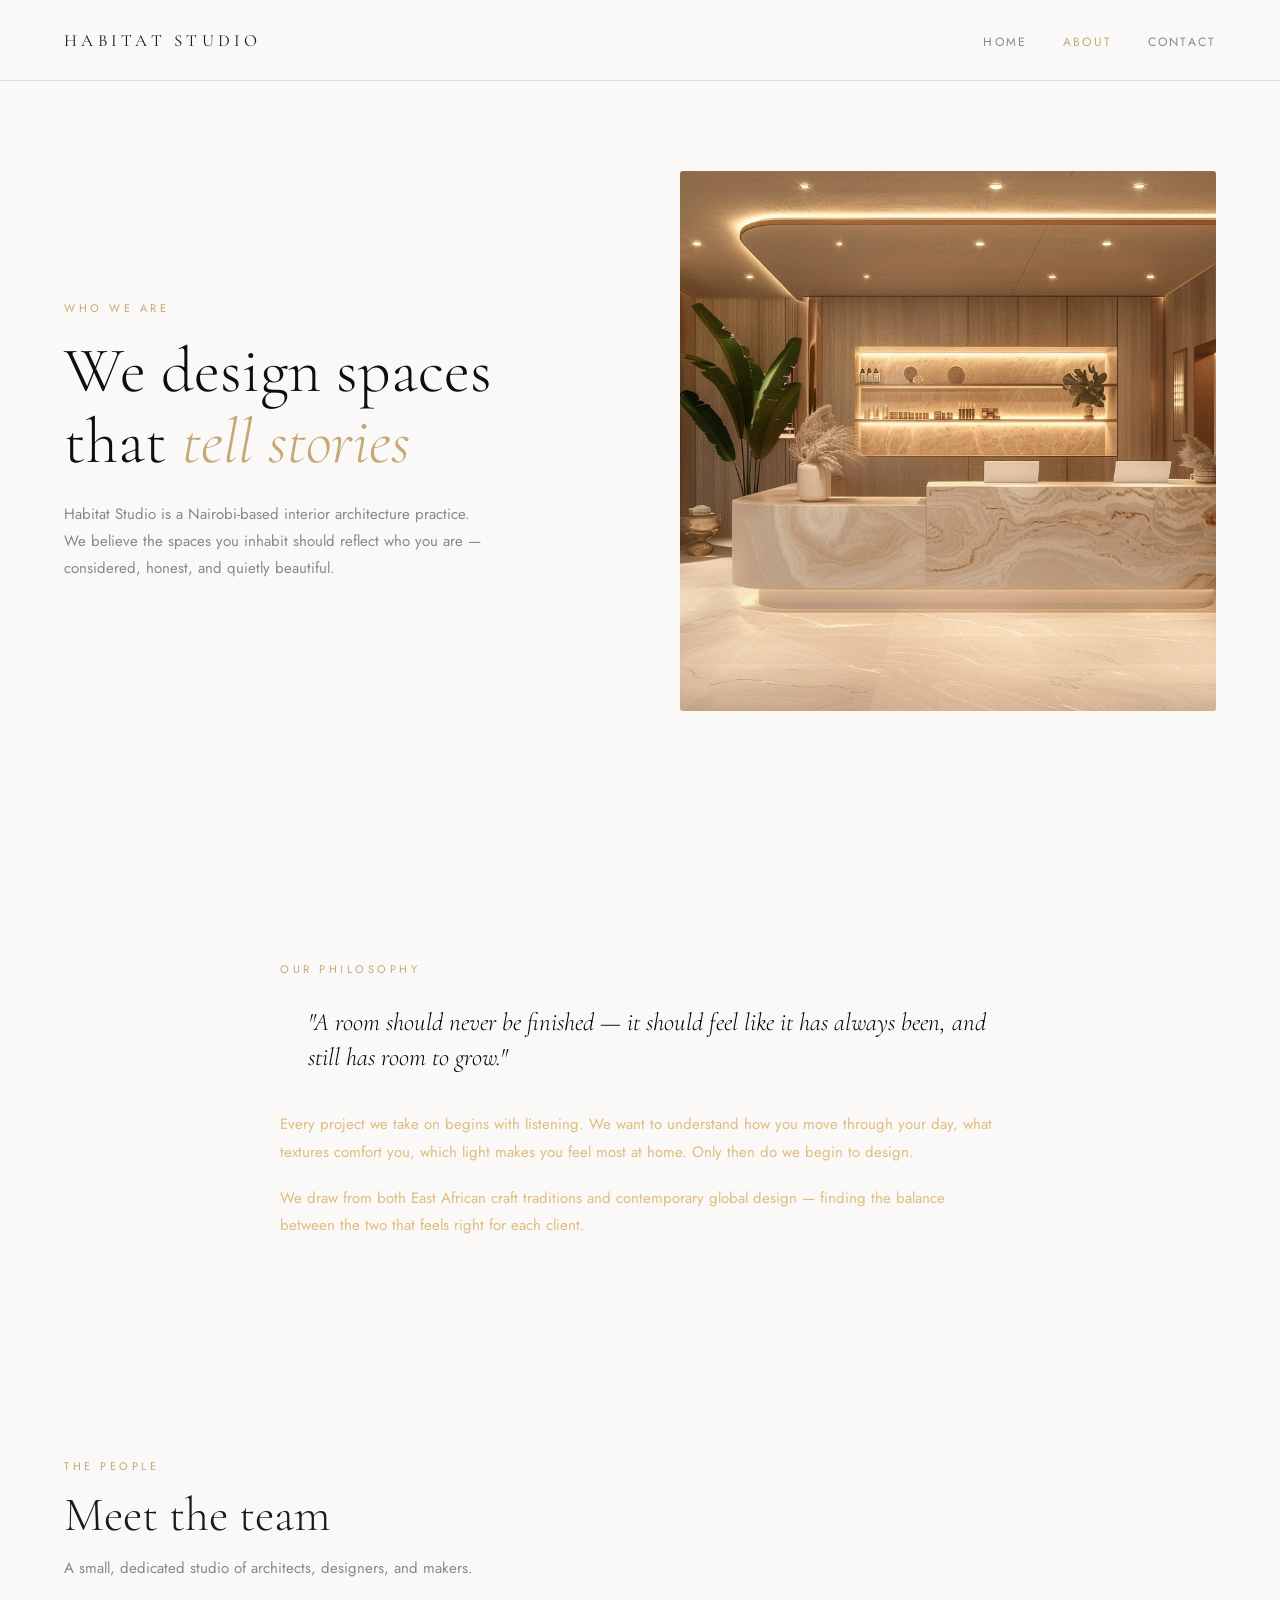
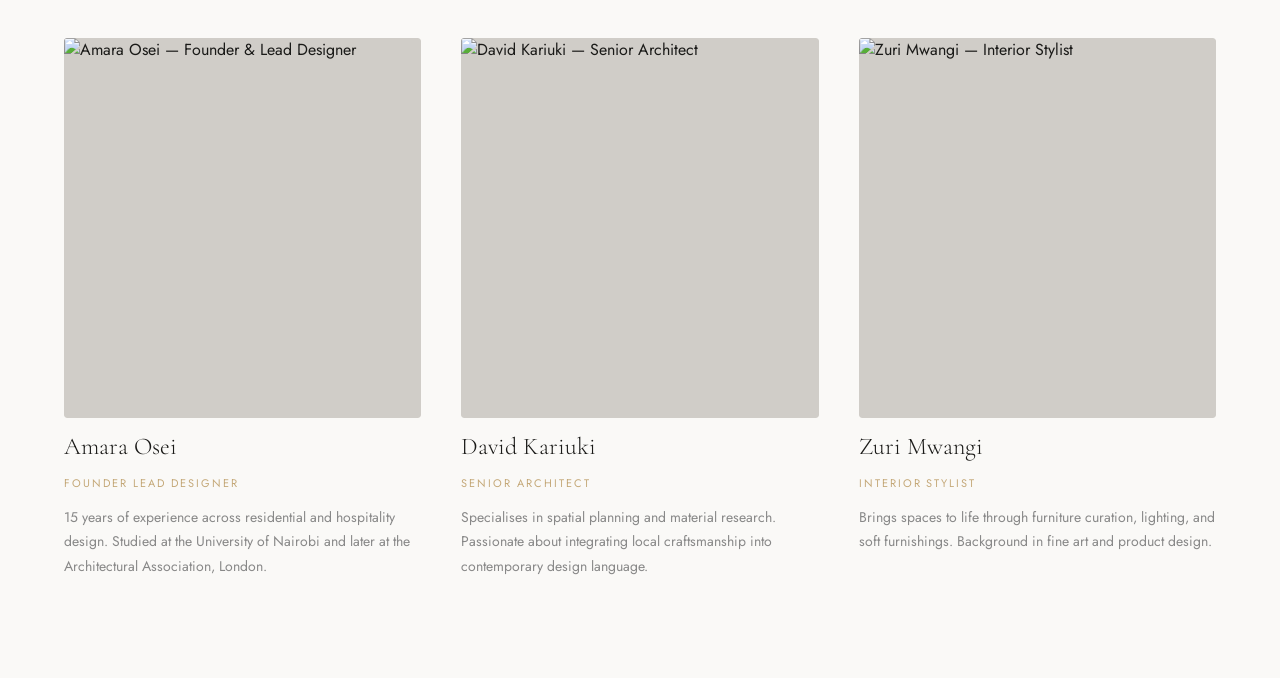
==== about.html @ 0bdf6c97 "add about page, index page, and styles; include images for design" ====
<!DOCTYPE html>
<html lang="en">
<head>
    <meta charset="UTF-8">
    <meta name="viewport" content="width=device-width, initial-scale=1.0">
    <title>About — Habitat Studio</title>
    <link rel="stylesheet" href="styles.css" />
    <link rel="stylesheet" href="about.css" />
</head>
<body>
       <!-- ── NAVIGATION ── -->
    <nav class="nav nav-light">
        <div class="logo"><a href="index.html">Habitat Studio</a></div>
        <ul class="nav-links">
            <li><a href="./index.html">Home</a></li>
            <li><a href="about.html" class="active">About</a></li>
            <li><a href="./contact.html">Contact</a></li>
        </ul>
    </nav>

    <!-- ── PAGE HERO ── -->
    <section class="about-hero">
        <div class="about-hero-text">
            <p class="eyebrow-dark">Who We Are</p>
            <h1>We design spaces<br>that <em>tell stories</em></h1>
            <p class="about-hero-sub">Habitat Studio is a Nairobi-based interior architecture practice. We believe the spaces you inhabit should reflect who you are — considered, honest, and quietly beautiful.</p>
        </div>
        <div class="about-hero-image">
            <img src="./interior-house.png" alt="Habitat Studio interior project" />
        </div>
    </section>

      <!-- ── PHILOSOPHY ── -->
    <section class="philosophy">
        <div class="philosophy-inner">
            <p class="eyebrow-dark">Our Philosophy</p>
            <blockquote>
                "A room should never be finished — it should feel like it has always been, and still has room to grow."
            </blockquote>
            <p class="philosophy-body">Every project we take on begins with listening. We want to understand how you move through your day, what textures comfort you, which light makes you feel most at home. Only then do we begin to design.</p>
            <p class="philosophy-body">We draw from both East African craft traditions and contemporary global design — finding the balance between the two that feels right for each client.</p>
    </section>
     <!-- ── TEAM ── -->
    <section class="team-section">
        <div class="section-header">
            <p class="eyebrow-dark">The People</p>
            <h2>Meet the team</h2>
            <p class="section-sub">A small, dedicated studio of architects, designers, and makers.</p>
        </div>

        <div class="team-grid">
            <div class="team-card">
                <div class="team-photo">
                    <img src="./team1.jpg" alt="Amara Osei — Founder & Lead Designer" />
                </div>
                <h3>Amara Osei</h3>
                <span class="team-role">Founder Lead Designer</span>
                <p>15 years of experience across residential and hospitality design. Studied at the University of Nairobi and later at the Architectural Association, London.</p>
            </div>
            <div class="team-card">
                <div class="team-photo">
                    <img src="./team2.jpg" alt="David Kariuki — Senior Architect" />
                </div>
                <h3>David Kariuki</h3>
                <span class="team-role">Senior Architect</span>
                <p>Specialises in spatial planning and material research. Passionate about integrating local craftsmanship into contemporary design language.</p>
            </div>
            <div class="team-card">
                <div class="team-photo">
                    <img src="./team3.jpg" alt="Zuri Mwangi — Interior Stylist" />
                </div>
                <h3>Zuri Mwangi</h3>
                <span class="team-role">Interior Stylist</span>
                <p>Brings spaces to life through furniture curation, lighting, and soft furnishings. Background in fine art and product design.</p>
            </div>
        </div>
    </section>


    
</body>
</html>
---- styles.css ----
@import url('https://fonts.googleapis.com/css2?family=Cormorant+Garamond:ital,wght@0,300;1,300&family=Jost:wght@300;400;500&display=swap');

body{
    margin: 0;
    padding: 0;
}
.hero {
  position: relative;
  height: 100vh;
  background: #1a1a18;
  overflow: hidden;
  display: flex;
  flex-direction: column;
  justify-content: center;
  font-family: 'Jost', sans-serif;
  background: url(./house.jpg) center / cover no-repeat;
}

/* Subtle grid overlay */
.hero::before {
  content: '';
  position: absolute;
  inset: 0;
  background-image:url(./—Pngtree—modern\ house\ in\ dubai\ a_5579958.jpg)
  background-size: 60px 60px;
}

/* Gold glow top-right */
.hero::after {
  content: '';
  position: absolute;
  top: 0; right: 0;
  width: 400px; height: 400px;
  background: radial-gradient(circle at top right, rgba(196,168,120,0.15), transparent 65%);
  pointer-events: none;
}

.nav {
  position: absolute;
  top: 0; left: 0; right: 0;
  display: flex;
  align-items: center;
  justify-content: space-between;
  padding: 28px 64px;
  z-index: 10;
}

.logo {
  font-family: 'Cormorant Garamond', serif;
  font-size: 20px;
  letter-spacing: 0.25em;
  text-transform: uppercase;
  color: rgb(152, 103, 13)
}

.nav-links {
  list-style: none;
  display: flex;
  gap: 36px;
  margin: 0; padding: 0;
}

.nav-links a {
  font-size: 12px;
  letter-spacing: 0.18em;
  text-transform: uppercase;
  color: rgb(222, 150, 17);
  text-decoration: none;
  transition: color 0.2s;
}

.nav-links a:hover { color: black; }

.hero-body {
  position: relative;
  padding: 0 64px;
  z-index: 2;
}

.eyebrow {
  font-size: 11px;
  letter-spacing: 0.3em;
  text-transform: uppercase;
  color: orange;
  margin: 0 0 20px;
}

h1 {
  font-family: 'Cormorant Garamond', serif;
  font-size: clamp(48px, 6vw, 72px);
  font-weight: 300;
  line-height: 1.05;
  color: #e8e0d0;
  margin: 0 0 16px;
  max-width: 600px;
}

h1 em { font-style: italic; color: #c4a878; }

.subtitle {
  font-size: 15px;
  color: white;
  max-width: 400px;
  line-height: 1.7;
  margin: 0 0 36px;
  font-weight: 300;
  letter-spacing: 0.04em;
}

.cta-row { display: flex; gap: 14px; align-items: center; }

.btn-primary {
  background: #c4a878;
  color: #1a1a18;
  padding: 13px 28px;
  font-family: 'Jost', sans-serif;
  font-size: 12px;
  letter-spacing: 0.15em;
  text-transform: uppercase;
  font-weight: 500;
  text-decoration: none;
  border-radius: 2px;
  transition: background 0.2s;
}

.btn-primary:hover { background: #d4b888; }

.btn-ghost {
  border: 0.5px solid rgba(232,224,208,0.25);
  color: rgba(232,224,208,0.6);
  padding: 13px 28px;
  font-family: 'Jost', sans-serif;
  font-size: 12px;
  letter-spacing: 0.15em;
  text-transform: uppercase;
  text-decoration: none;
  border-radius: 2px;
  transition: all 0.2s;
}

.btn-ghost:hover { border-color: rgba(196,168,120,0.5); color: #c4a878; }

.hero-footer {
  position: absolute;
  bottom: 32px; left: 64px; right: 64px;
  display: flex;
  justify-content: space-between;
  align-items: flex-end;
  z-index: 2;
}

.scroll-hint {
  font-size: 11px;
  letter-spacing: 0.2em;
  text-transform: uppercase;
  color: white;
  font-family: italic;
  

}

.stat { text-align: right; }

.stat-num {
  display: block;
  font-family: 'Cormorant Garamond', serif;
  font-size: 32px;
  font-weight: 300;
  color: #c4a878;
  line-height: 1;
}

.stat-label {
  display: block;
  font-size: 10px;
  letter-spacing: 0.15em;
  text-transform: uppercase;
  color: whitesmoke;
  margin-top: 4px;
}

/* Responsive */
@media (max-width: 768px) {
  .nav, .hero-body, .hero-footer { padding-left: 28px; padding-right: 28px; }
  .nav-links { gap: 20px; }
  h1 { font-size: 42px; }
}
/* ── SHARED ── */
.eyebrow-dark {
    font-size: 11px;
    letter-spacing: 0.32em;
    text-transform: uppercase;
    color: #c4a878;
    margin-bottom: 12px;
}

.eyebrow-light {
    font-size: 11px;
    letter-spacing: 0.32em;
    text-transform: uppercase;
    color: #c4a878;
    margin-bottom: 12px;
}


/* ── WORK SECTION ── */
.work-section {
    padding: 100px 64px;
    background: #faf9f7;
}

.section-header {
    margin-bottom: 56px;
}
---- about.css ----
@import url('https://fonts.googleapis.com/css2?family=Cormorant+Garamond:ital,wght@0,300;1,300&family=Jost:wght@300;400;500&display=swap');

* {
    box-sizing: border-box;
    margin: 0;
    padding: 0;
}

body {
    font-family: 'Jost', sans-serif;
    background: #faf9f7;
    color: #1a1a18;
}

/* ── NAV (light version for interior pages) ── */
.nav {
    display: flex;
    align-items: center;
    justify-content: space-between;
    padding: 28px 64px;
    background: #faf9f7;
    border-bottom: 0.5px solid #e0ddd8;
    position: sticky;
    top: 0;
    z-index: 100;
}

.nav .logo a {
    font-family: 'Cormorant Garamond', serif;
    font-size: 17px;
    letter-spacing: 0.25em;
    text-transform: uppercase;
    color: #1a1a18;
    text-decoration: none;
}

.nav-links {
    list-style: none;
    display: flex;
    gap: 36px;
}

.nav-links a {
    font-size: 12px;
    letter-spacing: 0.18em;
    text-transform: uppercase;
    color: #888;
    text-decoration: none;
    transition: color 0.2s;
}

.nav-links a:hover,
.nav-links a.active {
    color: #c4a878;
}

/* ── ABOUT HERO ── */
.about-hero {
    display: grid;
    grid-template-columns: 1fr 1fr;
    min-height: 80vh;
    align-items: center;
    padding: 80px 64px;
    gap: 80px;
}

.about-hero-text .eyebrow-dark {
    font-size: 11px;
    letter-spacing: 0.32em;
    text-transform: uppercase;
    color: #c4a878;
    margin-bottom: 20px;
    display: block;
}

.about-hero-text h1 {
    font-family: 'Cormorant Garamond', serif;
    font-size: clamp(40px, 5vw, 64px);
    font-weight: 300;
    line-height: 1.1;
    color :#0f0e0c;
    margin-bottom: 24px;
}

.about-hero-text h1 em {
    font-style: italic;
    color: #c4a878;
}

.about-hero-sub {
    font-size: 15px;
    color: #888;
    line-height: 1.8;
    max-width: 420px;
}

.about-hero-image {
    position: relative;
}

.about-hero-image img {
    width: 100%;
    height: 540px;
    object-fit: cover;
    display: block;
    border-radius: 3px;
    background: #d0cdc8;
}


/* ── PHILOSOPHY ── */
.philosophy {
    /* background:gray; */
    padding: 100px 64px;
    margin-top: 60px;
}

.philosophy-inner {
    max-width: 720px;
    margin: 0 auto;
}

.philosophy-inner .eyebrow-dark {
    font-size: 11px;
    letter-spacing: 0.32em;
    text-transform: uppercase;
    color: #c4a878;
    margin-bottom: 28px;
    display: block;
}

blockquote {
    font-family: 'Cormorant Garamond', serif;
    font-size: 25px;
    font-weight: 300;
    font-style: italic;
    color: black;
    line-height: 1.4;
    border-left: 2px ;
    padding-left: 28px;
    margin-bottom: 36px;
}

.philosophy-body {
    font-size: 15px;
    color: rgb(222, 189, 127);
    line-height: 1.85;
    margin-bottom: 18px;
    
}



/* ── STATS ── */
.stats-section {
    display: grid;
    grid-template-columns: repeat(4, 1fr);
    border-top: 0.5px solid #e0ddd8;
    border-bottom: 0.5px solid #e0ddd8;
    background: #faf9f7;
}

.stat-item {
    padding: 56px 40px;
    border-right: 0.5px solid #e0ddd8;
    display: flex;
    flex-direction: column;
    gap: 10px;
}

.stat-item:last-child {
    border-right: none;
}

.stat-big {
    font-family: 'Cormorant Garamond', serif;
    font-size: 52px;
    font-weight: 300;
    color: #c4a878;
    line-height: 1;
}

.stat-desc {
    font-size: 13px;
    color: #888;
    line-height: 1.5;
    max-width: 140px;
}

/* ── TEAM ── */
.team-section {
    padding: 100px 64px;
    background: #faf9f7;
}

.section-header {
    margin-bottom: 56px;
}

.section-header h2 {
    font-family: 'Cormorant Garamond', serif;
    font-size: 48px;
    font-weight: 300;
    color: #1a1a18;
    margin-bottom: 12px;
}

.section-sub {
    font-size: 15px;
    color: #888;
    max-width: 420px;
    line-height: 1.7;
}

.eyebrow-dark {
    font-size: 11px;
    letter-spacing: 0.32em;
    text-transform: uppercase;
    color: #c4a878;
    margin-bottom: 12px;
    display: block;
}

.team-grid {
    display: grid;
    grid-template-columns: repeat(3, 1fr);
    gap: 40px;
}

.team-card {
    display: flex;
    flex-direction: column;
    gap: 14px;
}

.team-photo img {
    width: 100%;
    height: 380px;
    object-fit: cover;
    display: block;
    border-radius: 3px;
    background: #d0cdc8;
    transition: transform 0.4s ease;
}

.team-photo {
    overflow: hidden;
    border-radius: 3px;
}

.team-card:hover .team-photo img {
    transform: scale(1.03);
}

.team-card h3 {
    font-family: 'Cormorant Garamond', serif;
    font-size: 24px;
    font-weight: 300;
    color: #1a1a18;
}

.team-role {
    font-size: 11px;
    letter-spacing: 0.18em;
    text-transform: uppercase;
    color: #c4a878;
}

.team-card p {
    font-size: 14px;
    color: #888;
    line-height: 1.75;
}

/* ── PROCESS ── */
.process-section {
    padding: 100px 64px;
    background: #f0ede8;
}

.process-section .section-header h2 {
    font-family: 'Cormorant Garamond', serif;
    font-size: 48px;
    font-weight: 300;
    color: #1a1a18;
    margin-bottom: 48px;
}

.process-steps {
    display: grid;
    grid-template-columns: repeat(4, 1fr);
    gap: 40px;
}

.process-step {
    border-top: 1px solid #c4a878;
    padding-top: 28px;
    display: flex;
    flex-direction: column;
    gap: 14px;
}

.step-num {
    font-family: 'Cormorant Garamond', serif;
    font-size: 40px;
    font-weight: 300;
    color: #c4a878;
    line-height: 1;
}

.process-step h3 {
    font-family: 'Cormorant Garamond', serif;
    font-size: 22px;
    font-weight: 300;
    color: #1a1a18;
}

.process-step p {
    font-size: 14px;
    color: #888;
    line-height: 1.75;
}

/* ── CTA ── */
.about-cta {
    background: #1a1a18;
    padding: 100px 64px;
    text-align: center;
}

.about-cta-inner {
    max-width: 560px;
    margin: 0 auto;
    display: flex;
    flex-direction: column;
    align-items: center;
    gap: 18px;
}

.eyebrow-light {
    font-size: 11px;
    letter-spacing: 0.32em;
    text-transform: uppercase;
    color: #c4a878;
}

.about-cta h2 {
    font-family: 'Cormorant Garamond', serif;
    font-size: 48px;
    font-weight: 300;
    color: #ede5d5;
    line-height: 1.1;
}

.about-cta p {
    font-size: 15px;
    color: rgba(237,229,213,0.45);
    line-height: 1.75;
}

.btn-primary {
    background: #c4a878;
    color: #0f0e0c;
    padding: 14px 32px;
    font-family: 'Jost', sans-serif;
    font-size: 12px;
    letter-spacing: 0.15em;
    text-transform: uppercase;
    font-weight: 500;
    text-decoration: none;
    border-radius: 2px;
    margin-top: 8px;
    transition: background 0.2s;
    display: inline-block;
}

.btn-primary:hover {
    background: #d4b888;
}

/* ── FOOTER ── */
.footer {
    background: #0f0e0c;
    padding: 36px 64px;
    display: flex;
    align-items: center;
    justify-content: space-between;
}

.footer-logo {
    font-family: 'Cormorant Garamond', serif;
    font-size: 16px;
    letter-spacing: 0.25em;
    text-transform: uppercase;
    color: #ede5d5;
}

.footer p {
    font-size: 12px;
    color: rgba(237,229,213,0.3);
    letter-spacing: 0.06em;
}

.footer-links {
    display: flex;
    gap: 28px;
}

.footer-links a {
    font-size: 11px;
    letter-spacing: 0.15em;
    text-transform: uppercase;
    color: rgba(237,229,213,0.35);
    text-decoration: none;
    transition: color 0.2s;
}

.footer-links a:hover {
    color: #c4a878;
}

/* ── RESPONSIVE ── */
@media (max-width: 1024px) {
    .stats-section {
        grid-template-columns: repeat(2, 1fr);
    }

    .stat-item:nth-child(2) {
        border-right: none;
    }

    .stat-item:nth-child(3) {
        border-top: 0.5px solid #e0ddd8;
    }

    .process-steps {
        grid-template-columns: repeat(2, 1fr);
    }

    .team-grid {
        grid-template-columns: repeat(2, 1fr);
    }
}

@media (max-width: 768px) {
    .nav {
        padding: 20px 28px;
    }

    .nav-links {
        gap: 18px;
    }

    .about-hero {
        grid-template-columns: 1fr;
        padding: 48px 28px;
        gap: 48px;
        min-height: auto;
    }

    .about-hero-image img {
        height: 360px;
    }

    .about-hero-badge {
        left: 16px;
        bottom: -16px;
    }

    .philosophy {
        padding: 64px 28px;
        margin-top: 40px;
    }

    .stats-section {
        grid-template-columns: 1fr 1fr;
    }

    .team-section,
    .process-section,
    .about-cta {
        padding: 64px 28px;
    }

    .team-grid {
        grid-template-columns: 1fr;
    }

    .process-steps {
        grid-template-columns: 1fr;
    }

    .footer {
        flex-direction: column;
        gap: 16px;
        text-align: center;
        padding: 36px 28px;
    }
}
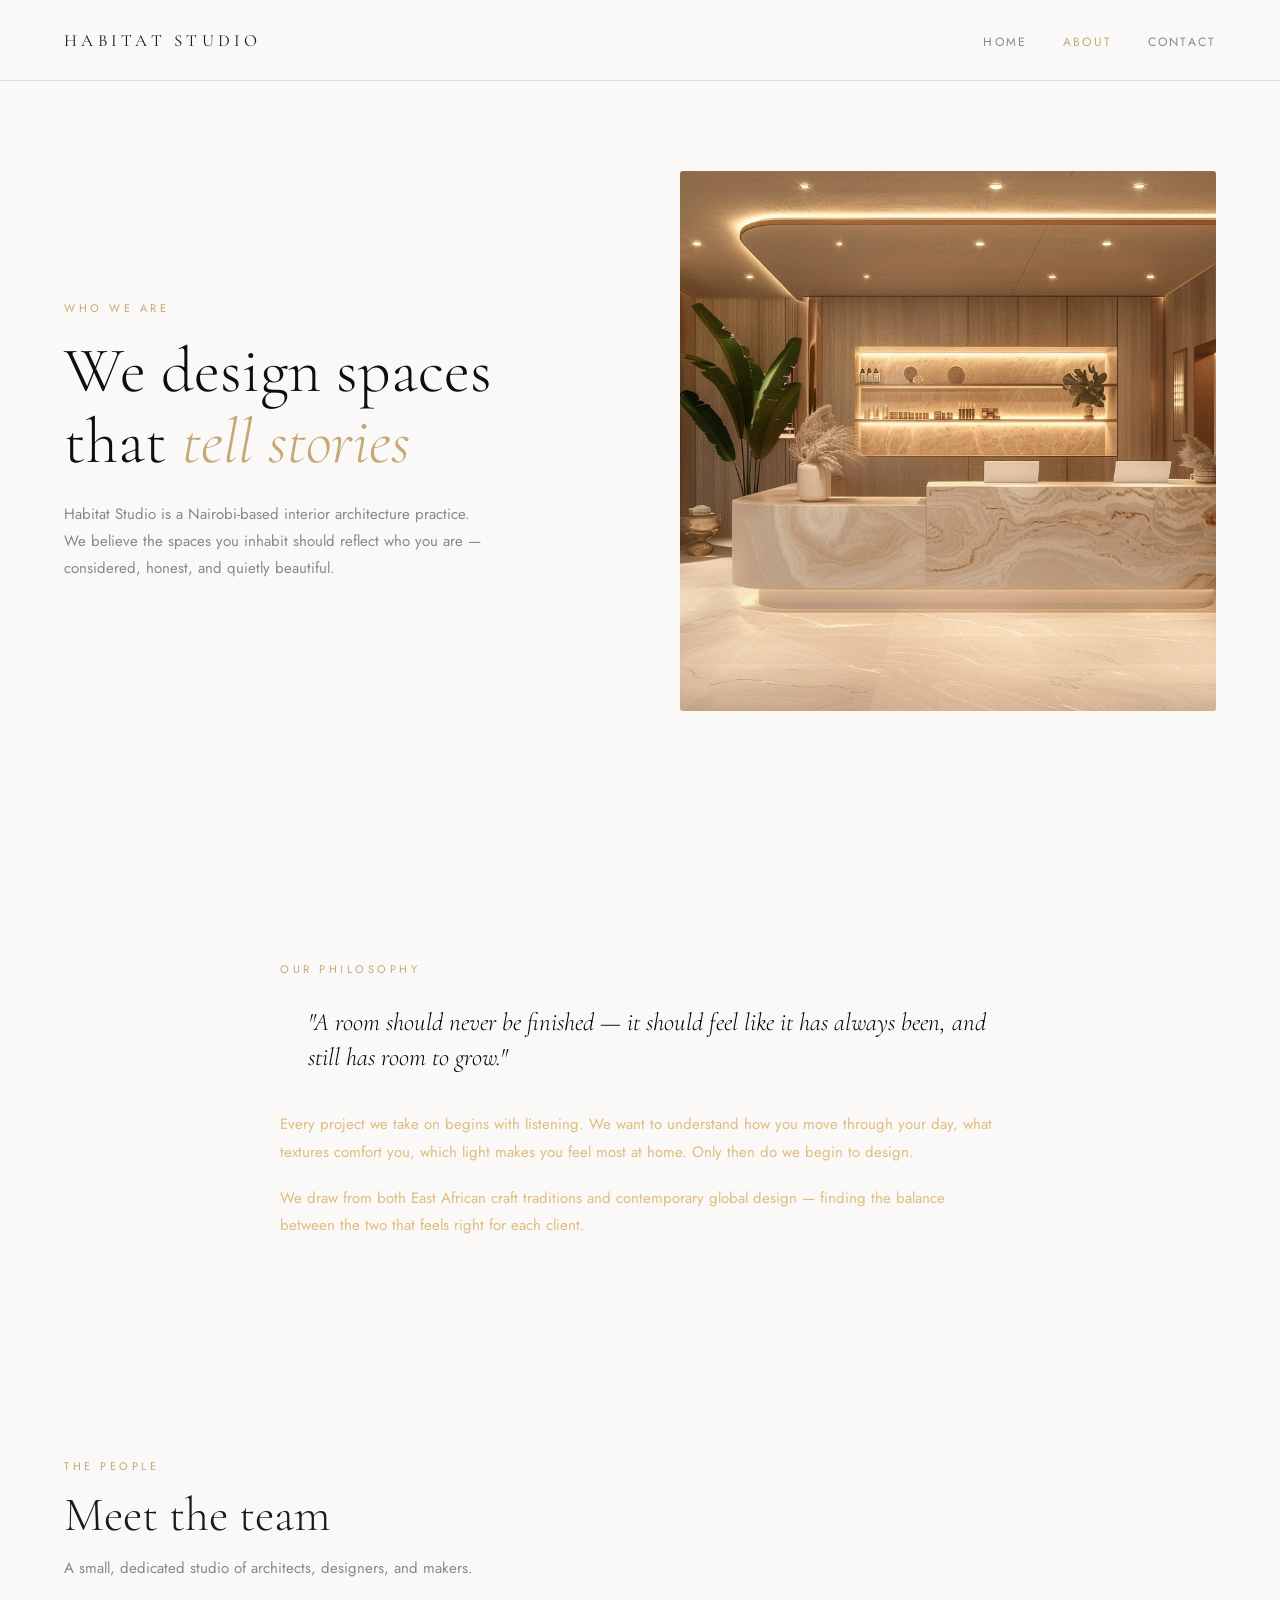
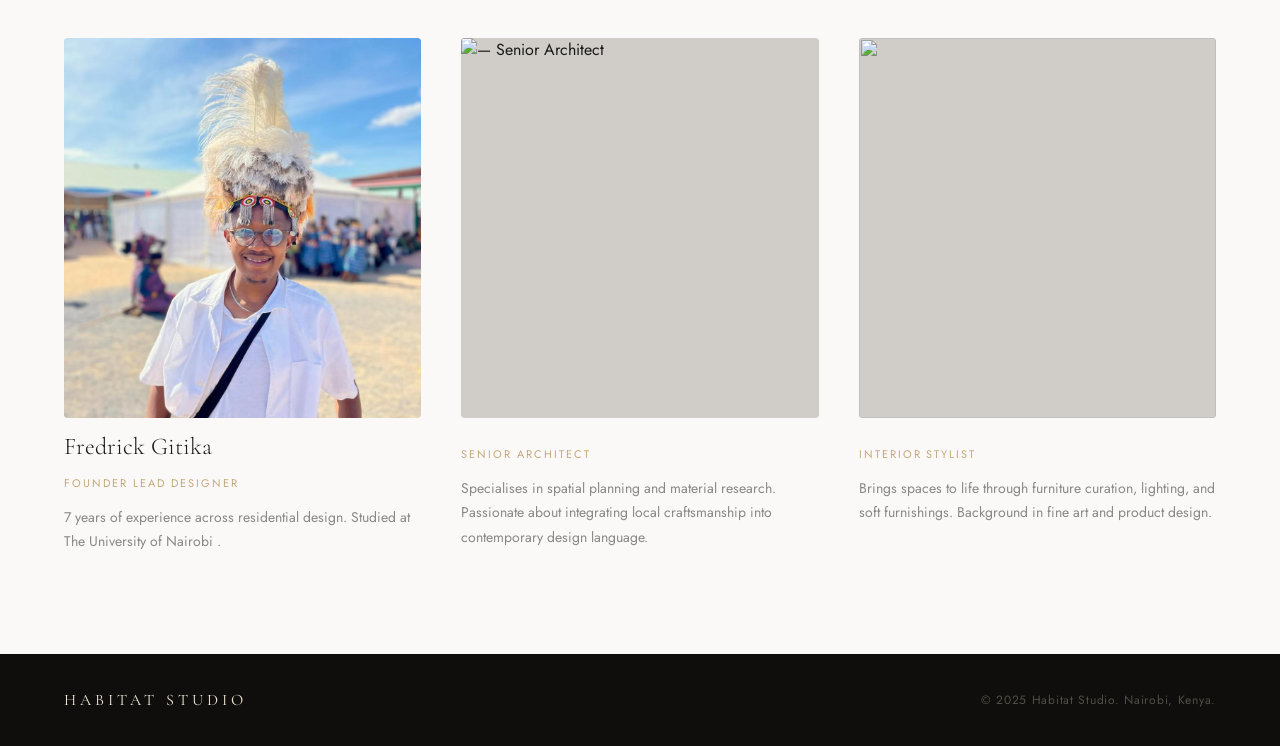
==== commit 499edbff: "Refactor code structure for improved readability and maintainability" ====
--- a/about.html
+++ b/about.html
@@ -51,31 +51,38 @@
         <div class="team-grid">
             <div class="team-card">
                 <div class="team-photo">
-                    <img src="./team1.jpg" alt="Amara Osei — Founder & Lead Designer" />
+                    <img src="./arch ndush.jpeg" alt="Architect Gitika— Founder & Lead Designer" />
                 </div>
-                <h3>Amara Osei</h3>
+                <h3>Fredrick Gitika</h3>
                 <span class="team-role">Founder Lead Designer</span>
-                <p>15 years of experience across residential and hospitality design. Studied at the University of Nairobi and later at the Architectural Association, London.</p>
+                <p>7 years of experience across residential design. Studied at The University of Nairobi .</p>
             </div>
             <div class="team-card">
                 <div class="team-photo">
-                    <img src="./team2.jpg" alt="David Kariuki — Senior Architect" />
+                    <img src="./team2.jpg" alt=" — Senior Architect" />
                 </div>
-                <h3>David Kariuki</h3>
+                <h3></h3>
                 <span class="team-role">Senior Architect</span>
                 <p>Specialises in spatial planning and material research. Passionate about integrating local craftsmanship into contemporary design language.</p>
             </div>
             <div class="team-card">
                 <div class="team-photo">
-                    <img src="./team3.jpg" alt="Zuri Mwangi — Interior Stylist" />
+                    <img src="./team3.jpg" — Interior Stylist" />
                 </div>
-                <h3>Zuri Mwangi</h3>
+                <h3></h3>
                 <span class="team-role">Interior Stylist</span>
                 <p>Brings spaces to life through furniture curation, lighting, and soft furnishings. Background in fine art and product design.</p>
             </div>
         </div>
     </section>
 
+        <!-- ── FOOTER ── -->
+    <footer class="footer">
+        <div class="footer-logo">Habitat Studio</div>
+        <p class="footer-wrd">© 2025 Habitat Studio. Nairobi, Kenya.</p>
+    </footer>
+
+
 
     
 </body>
--- a/about.css
+++ b/about.css
@@ -402,23 +402,7 @@
     letter-spacing: 0.06em;
 }
 
-.footer-links {
-    display: flex;
-    gap: 28px;
-}
-
-.footer-links a {
-    font-size: 11px;
-    letter-spacing: 0.15em;
-    text-transform: uppercase;
-    color: rgba(237,229,213,0.35);
-    text-decoration: none;
-    transition: color 0.2s;
-}
-
-.footer-links a:hover {
-    color: #c4a878;
-}
+.footer
 
 /* ── RESPONSIVE ── */
 @media (max-width: 1024px) {
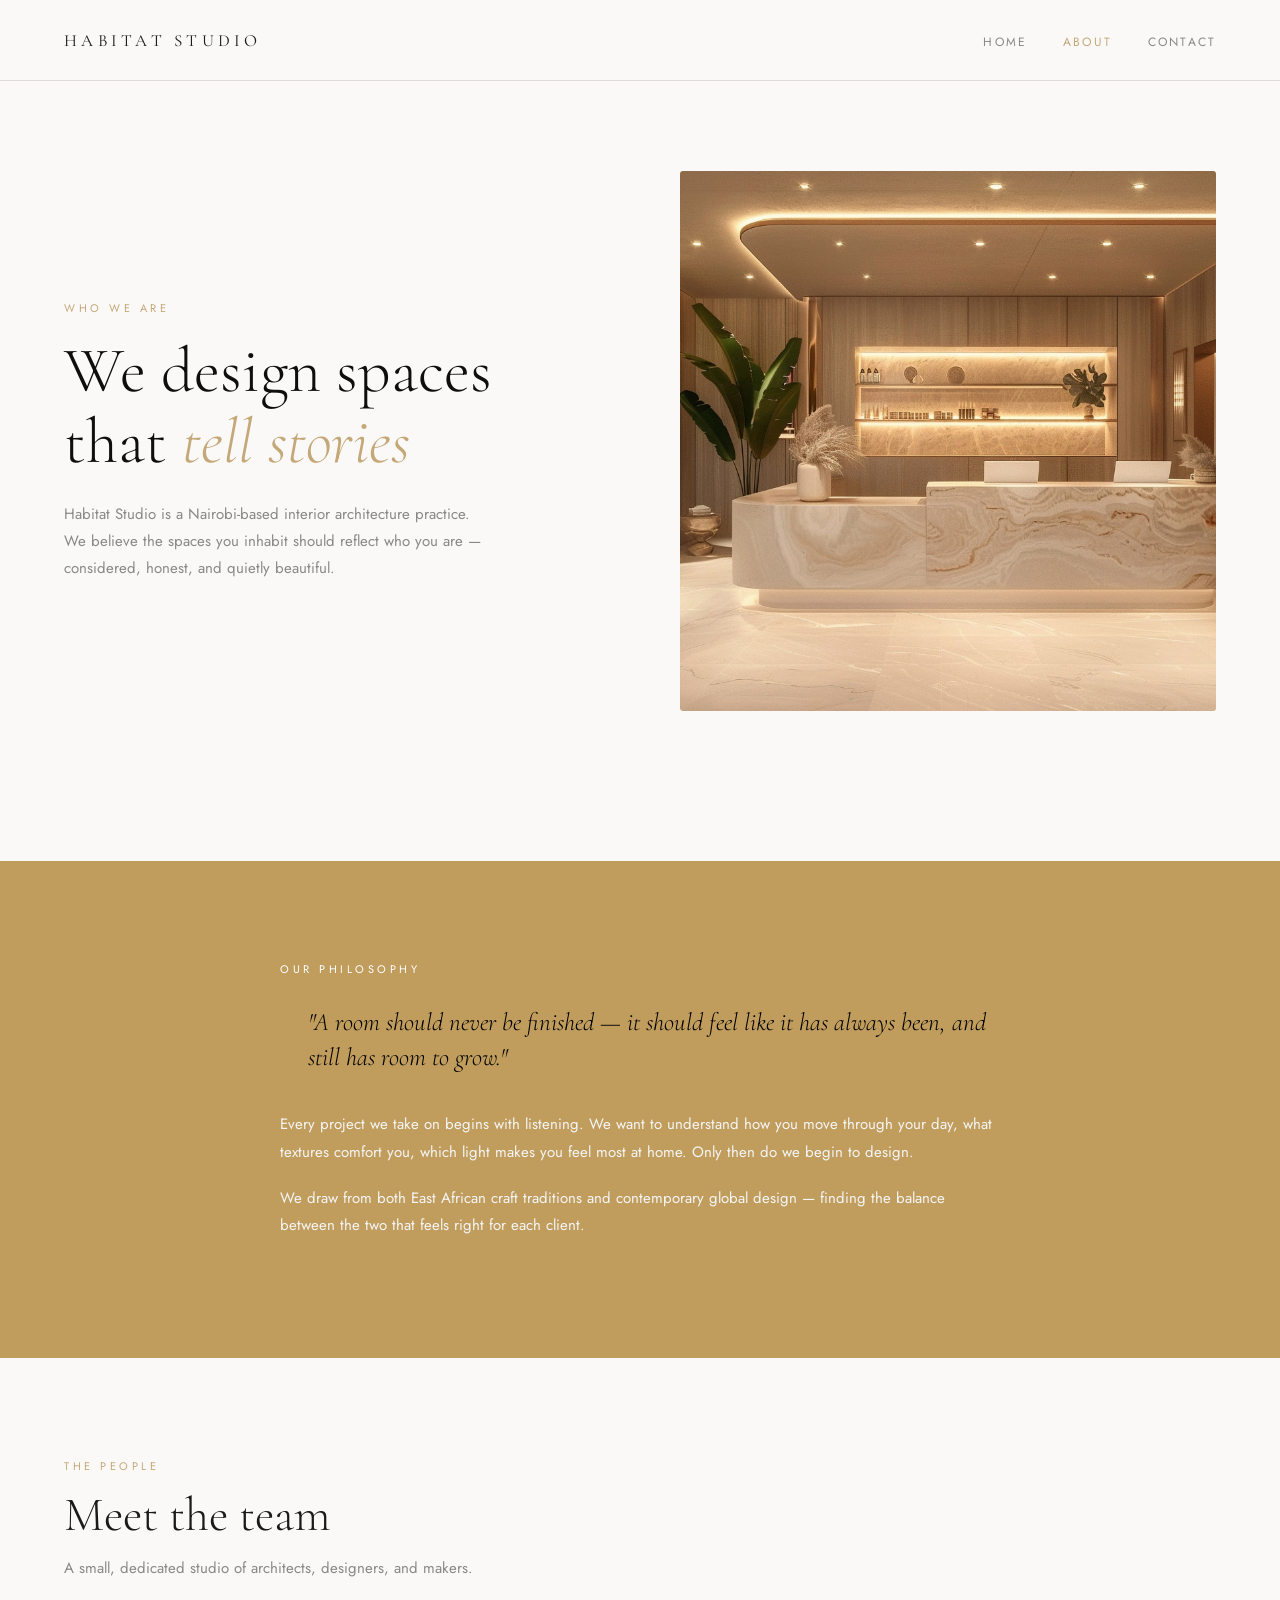
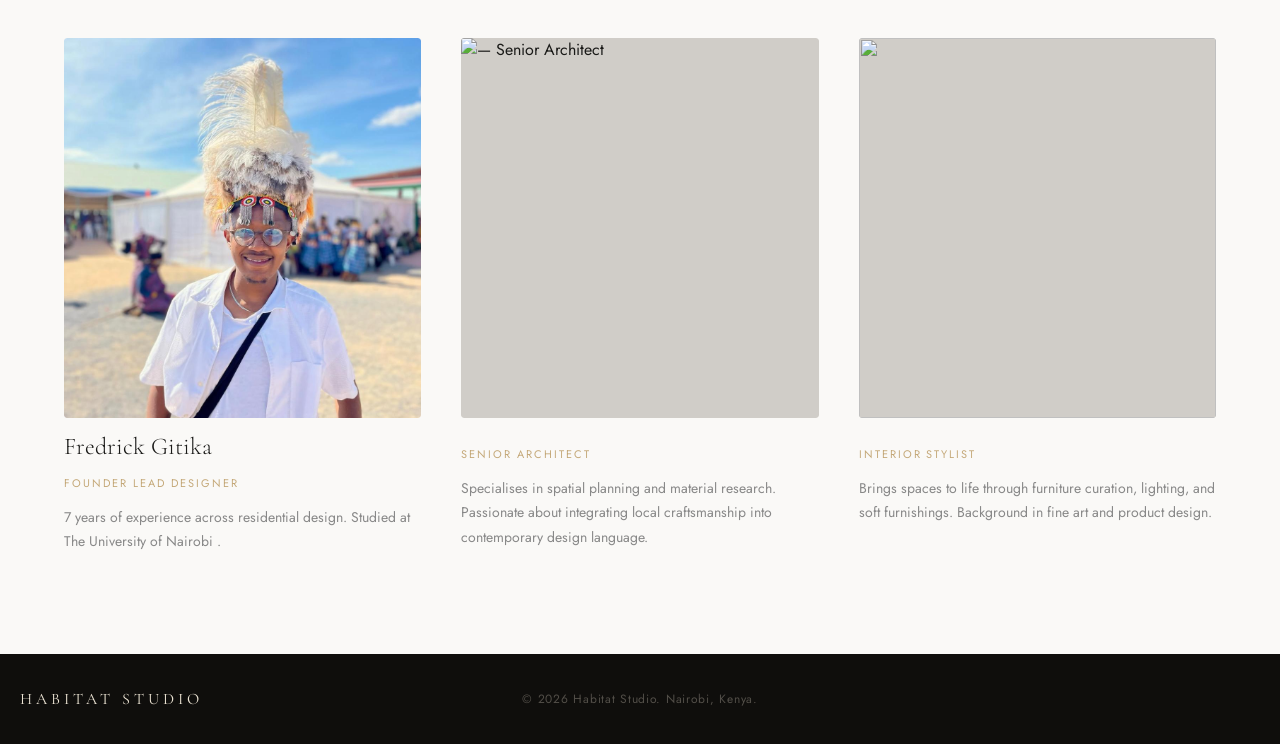
==== commit 71c0ecc3: "Add house2.jpg image file" ====
--- a/about.html
+++ b/about.html
@@ -79,7 +79,7 @@
         <!-- ── FOOTER ── -->
     <footer class="footer">
         <div class="footer-logo">Habitat Studio</div>
-        <p class="footer-wrd">© 2025 Habitat Studio. Nairobi, Kenya.</p>
+        <p class="footer-wrd">© 2026 Habitat Studio. Nairobi, Kenya.</p>
     </footer>
 
 
--- a/styles.css
+++ b/styles.css
@@ -212,78 +212,159 @@
 .section-header {
     margin-bottom: 56px;
 }
-
-
-
-
-
-
-
-
-
-
-
-
-
-
-
-
-
-
-
-
-
-
-
-
-
-
-
-
-
-
-
-
-
-
-
-
-
-
-
-
-
-
-
-
-
-
-
-
-
-
-
-
-
-
-
-
-
-
-
-
-
-
-
-
-
-
-
-
-
-
-
-
-
-
-
+.section-header h2 {
+    font-family: 'Cormorant Garamond', serif;
+    font-size: 48px;
+    font-weight: 300;
+    color: #1a1a18;
+    margin-bottom: 14px;
+}
+
+.section-sub {
+    font-size: 15px;
+    color: #888;
+    max-width: 480px;
+    line-height: 1.7;
+}
+
+.work-grid {
+    display: grid;
+    grid-template-columns: repeat(3, 1fr);
+    grid-template-rows: auto auto;
+    gap: 20px;
+}
+.work-card {
+    position: relative;
+    overflow: hidden;
+    border-radius: 4px;
+    cursor: pointer;
+}
+
+.work-card.large {
+    grid-column: 1 / 3;
+    grid-row: 1 / 2;
+}
+
+.work-card img {
+    width: 100%;
+    height: 340px;
+    object-fit: cover;
+    display: block;
+    transition: transform 0.5s ease;
+    background: #e0ddd8; /* placeholder colour if image missing */
+}
+
+.work-card.large img {
+    height: 480px;
+}
+
+.work-card:hover img {
+    transform: scale(1.04);
+}
+
+.work-card-info {
+    position: absolute;
+    bottom: 0;
+    left: 0;
+    right: 0;
+    padding: 20px;
+    background: linear-gradient(transparent, rgba(10,10,8,0.75));
+    color: #ede5d5;
+}
+
+.work-tag {
+    font-size: 10px;
+    letter-spacing: 0.2em;
+    text-transform: uppercase;
+    color: #c4a878;
+    display: block;
+    margin-bottom: 6px;
+}
+
+.work-card-info h3 {
+    font-family: 'Cormorant Garamond', serif;
+    font-size: 20px;
+    font-weight: 300;
+    margin-bottom: 2px;
+}
+
+.work-card-info p {
+    font-size: 12px;
+    color: rgba(237,229,213,0.55);
+    letter-spacing: 0.08em;
+}
+
+
+
+
+
+
+
+
+
+
+
+
+
+
+
+
+
+
+
+
+
+
+
+
+
+
+
+
+
+
+
+
+
+
+
+
+
+
+
+
+
+
+
+
+
+
+
+
+
+
+
+
+
+
+
+
+
+
+
+
+
+
+
+
+
+
+
+
+
+
+
+
+
+
+
--- a/about.css
+++ b/about.css
@@ -111,7 +111,7 @@
 
 /* ── PHILOSOPHY ── */
 .philosophy {
-    /* background:gray; */
+    background: rgb(192, 157, 93);
     padding: 100px 64px;
     margin-top: 60px;
 }
@@ -125,7 +125,7 @@
     font-size: 11px;
     letter-spacing: 0.32em;
     text-transform: uppercase;
-    color: #c4a878;
+    color: white;
     margin-bottom: 28px;
     display: block;
 }
@@ -144,7 +144,7 @@
 
 .philosophy-body {
     font-size: 15px;
-    color: rgb(222, 189, 127);
+    color: whitesmoke;
     line-height: 1.85;
     margin-bottom: 18px;
     
@@ -385,7 +385,8 @@
     padding: 36px 64px;
     display: flex;
     align-items: center;
-    justify-content: space-between;
+    justify-content: center;
+    text-align: center;
 }
 
 .footer-logo {
@@ -394,6 +395,8 @@
     letter-spacing: 0.25em;
     text-transform: uppercase;
     color: #ede5d5;
+    left: 20px;
+    position: absolute;
 }
 
 .footer p {
@@ -402,7 +405,10 @@
     letter-spacing: 0.06em;
 }
 
-.footer
+.footer-wrd{
+    text-align: center;
+    justify-content: center;
+}
 
 /* ── RESPONSIVE ── */
 @media (max-width: 1024px) {
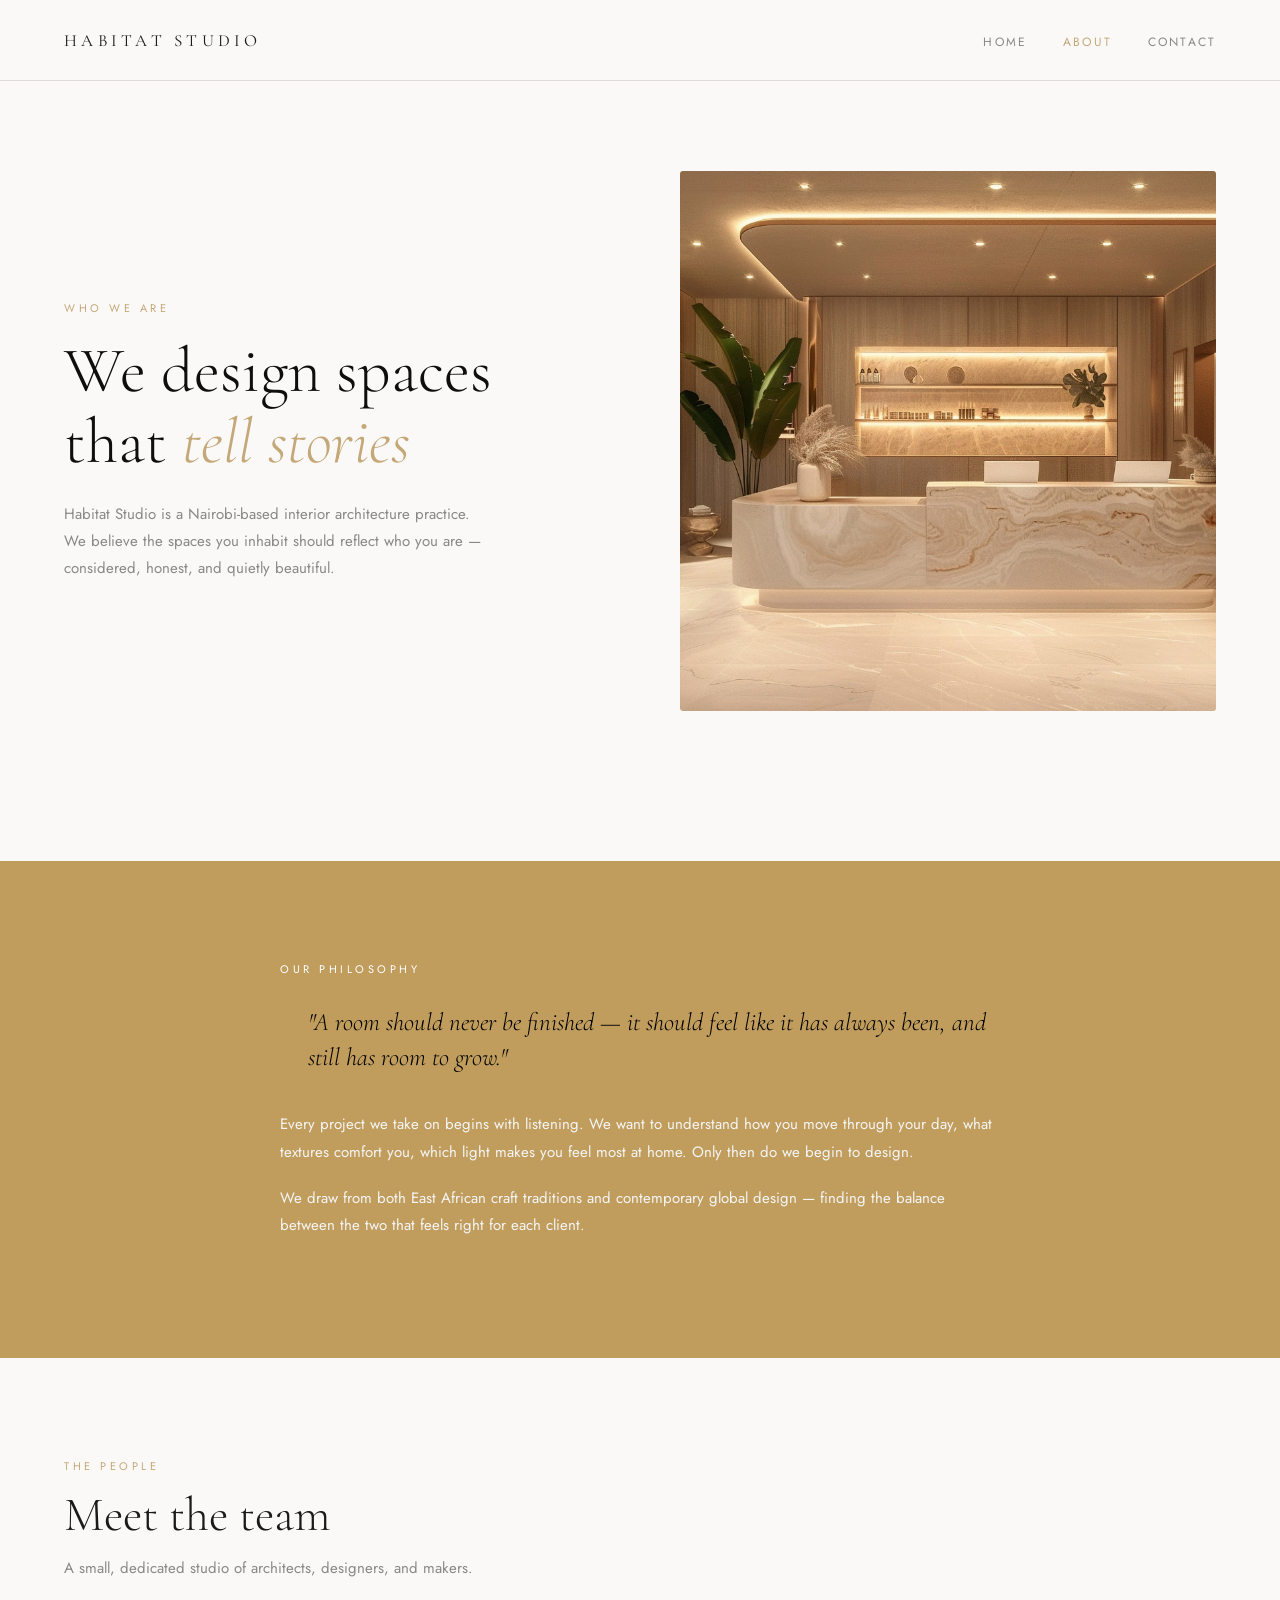
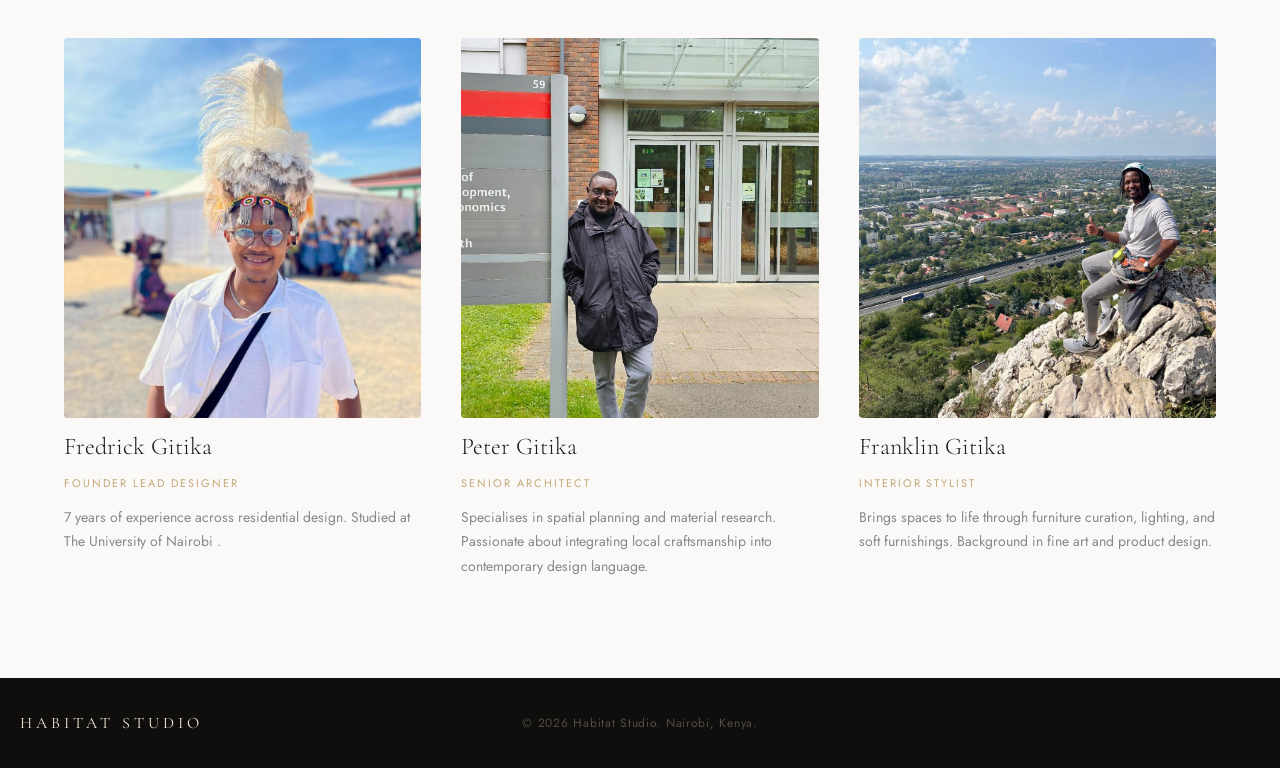
==== commit c183cc2f: "Refactor code structure for improved readability and maintainability" ====
--- a/about.html
+++ b/about.html
@@ -59,17 +59,17 @@
             </div>
             <div class="team-card">
                 <div class="team-photo">
-                    <img src="./team2.jpg" alt=" — Senior Architect" />
+                    <img src="./dad.jpeg" alt=" — Senior Architect" />
                 </div>
-                <h3></h3>
+                <h3>Peter Gitika</h3>
                 <span class="team-role">Senior Architect</span>
                 <p>Specialises in spatial planning and material research. Passionate about integrating local craftsmanship into contemporary design language.</p>
             </div>
             <div class="team-card">
                 <div class="team-photo">
-                    <img src="./team3.jpg" — Interior Stylist" />
+                    <img src="./mwangi.jpeg" — Interior Stylist" />
                 </div>
-                <h3></h3>
+                <h3>Franklin Gitika</h3>
                 <span class="team-role">Interior Stylist</span>
                 <p>Brings spaces to life through furniture curation, lighting, and soft furnishings. Background in fine art and product design.</p>
             </div>
--- a/styles.css
+++ b/styles.css
@@ -7,23 +7,19 @@
 .hero {
   position: relative;
   height: 100vh;
-  background: #1a1a18;
   overflow: hidden;
   display: flex;
   flex-direction: column;
   justify-content: center;
   font-family: 'Jost', sans-serif;
   background: url(./house.jpg) center / cover no-repeat;
-}
-
-/* Subtle grid overlay */
-.hero::before {
-  content: '';
-  position: absolute;
-  inset: 0;
-  background-image:url(./—Pngtree—modern\ house\ in\ dubai\ a_5579958.jpg)
-  background-size: 60px 60px;
-}
+  background-size: cover;
+  background-position: center center;
+  background-repeat: no-repeat;
+  background-attachment: fixed;
+  position: relative;
+}
+
 
 /* Gold glow top-right */
 .hero::after {
@@ -202,81 +198,68 @@
     margin-bottom: 12px;
 }
 
-
 /* ── WORK SECTION ── */
 .work-section {
     padding: 100px 64px;
     background: #faf9f7;
 }
 
-.section-header {
-    margin-bottom: 56px;
-}
-.section-header h2 {
-    font-family: 'Cormorant Garamond', serif;
-    font-size: 48px;
-    font-weight: 300;
-    color: #1a1a18;
-    margin-bottom: 14px;
-}
-
-.section-sub {
-    font-size: 15px;
-    color: #888;
-    max-width: 480px;
-    line-height: 1.7;
-}
-
+/* Pinterest masonry using CSS columns */
 .work-grid {
-    display: grid;
-    grid-template-columns: repeat(3, 1fr);
-    grid-template-rows: auto auto;
-    gap: 20px;
-}
+    columns: 3;
+    column-gap: 16px;
+}
+
 .work-card {
     position: relative;
     overflow: hidden;
-    border-radius: 4px;
+    border-radius: 6px;
     cursor: pointer;
-}
-
-.work-card.large {
-    grid-column: 1 / 3;
-    grid-row: 1 / 2;
+    break-inside: avoid;       
+    margin-bottom: 16px;
+    display: inline-block;     
+    width: 100%;
 }
 
 .work-card img {
     width: 100%;
-    height: 340px;
+    height: 320px;            
+    display: block;
     object-fit: cover;
-    display: block;
+    background: #e0ddd8;
     transition: transform 0.5s ease;
-    background: #e0ddd8; /* placeholder colour if image missing */
-}
-
-.work-card.large img {
-    height: 480px;
+    border-radius: 6px;
 }
 
 .work-card:hover img {
     transform: scale(1.04);
 }
 
+/* Overlay info on hover */
 .work-card-info {
     position: absolute;
     bottom: 0;
     left: 0;
     right: 0;
-    padding: 20px;
-    background: linear-gradient(transparent, rgba(10,10,8,0.75));
-    color: #ede5d5;
+    padding: 24px 18px 18px;
+    background: linear-gradient(transparent, rgba(10,10,8,0.80));
+    color: wheat;
+    opacity: 0;
+    transform: translateY(6px);
+    transition: opacity 0.3s ease, transform 0.3s ease;
+    border-radius: 0 0 6px 6px;
+}
+
+.work-card:hover .work-card-info {
+    opacity: 1;
+    transform: translateY(0);
 }
 
 .work-tag {
     font-size: 10px;
     letter-spacing: 0.2em;
     text-transform: uppercase;
-    color: #c4a878;
+    color: orange;
     display: block;
     margin-bottom: 6px;
 }
@@ -285,86 +268,107 @@
     font-family: 'Cormorant Garamond', serif;
     font-size: 20px;
     font-weight: 300;
-    margin-bottom: 2px;
+    margin-bottom: 3px;
 }
 
 .work-card-info p {
     font-size: 12px;
-    color: rgba(237,229,213,0.55);
+    color: orange;
     letter-spacing: 0.08em;
 }
 
-
-
-
-
-
-
-
-
-
-
-
-
-
-
-
-
-
-
-
-
-
-
-
-
-
-
-
-
-
-
-
-
-
-
-
-
-
-
-
-
-
-
-
-
-
-
-
-
-
-
-
-
-
-
-
-
-
-
-
-
-
-
-
-
-
-
-
-
-
-
-
-
-
-
+/* ── RESPONSIVE ── */
+@media (max-width: 1024px) {
+    .work-grid {
+        columns: 2;
+    }
+}
+
+@media (max-width: 600px) {
+    .work-section {
+        padding: 64px 20px;
+    }
+
+    .work-grid {
+        columns: 1;
+    }
+}
+.service{
+  color: white;
+}
+
+
+.services-section {
+  padding: 100px 64px;
+  background: rgb(192, 157, 93);
+}
+
+/* two-column layout lives here */
+.services-body {
+  display: grid;
+  grid-template-columns: 1fr 1fr;
+  align-items: center;
+  gap: 64px;
+}
+
+.services-grid {
+  display: flex;
+  flex-direction: column;
+}
+
+.service-card {
+  padding: 24px 0;
+  border-top: 0.5px solid #d4cfc7;  
+  display: grid;
+  gap: 0 20px;
+}
+
+
+.service-img img {
+  width: 100%;
+  height: 100%;
+  object-fit: cover;
+  display: block;
+  border-radius: 2px;
+  background-color: #e0ddd8;
+  transition: transform 0.5s ease;
+  border-radius: 6px;
+  cursor: pointer;
+
+}
+.service-img:hover img{
+  transform: scale(1.04);
+}
+
+footer {
+    background: #0f0e0c;
+    padding: 36px 64px;
+    display: flex;
+    align-items: center;
+    justify-content: center;
+    text-align: center;
+}
+
+.footer-logo {
+    font-family: 'Cormorant Garamond', serif;
+    font-size: 16px;
+    letter-spacing: 0.25em;
+    text-transform: uppercase;
+    color: #ede5d5;
+    left: 20px;
+    position: absolute;
+}
+
+.footer p {
+    font-size: 12px;
+    color: rgba(237,229,213,0.3);
+    letter-spacing: 0.06em;
+}
+
+.footer-wrd{
+    text-align: center;
+    justify-content: center;
+}
+html {
+  scroll-behavior: smooth;
+}
--- a/about.css
+++ b/about.css
@@ -150,44 +150,6 @@
     
 }
 
-
-
-/* ── STATS ── */
-.stats-section {
-    display: grid;
-    grid-template-columns: repeat(4, 1fr);
-    border-top: 0.5px solid #e0ddd8;
-    border-bottom: 0.5px solid #e0ddd8;
-    background: #faf9f7;
-}
-
-.stat-item {
-    padding: 56px 40px;
-    border-right: 0.5px solid #e0ddd8;
-    display: flex;
-    flex-direction: column;
-    gap: 10px;
-}
-
-.stat-item:last-child {
-    border-right: none;
-}
-
-.stat-big {
-    font-family: 'Cormorant Garamond', serif;
-    font-size: 52px;
-    font-weight: 300;
-    color: #c4a878;
-    line-height: 1;
-}
-
-.stat-desc {
-    font-size: 13px;
-    color: #888;
-    line-height: 1.5;
-    max-width: 140px;
-}
-
 /* ── TEAM ── */
 .team-section {
     padding: 100px 64px;
@@ -273,112 +235,6 @@
     line-height: 1.75;
 }
 
-/* ── PROCESS ── */
-.process-section {
-    padding: 100px 64px;
-    background: #f0ede8;
-}
-
-.process-section .section-header h2 {
-    font-family: 'Cormorant Garamond', serif;
-    font-size: 48px;
-    font-weight: 300;
-    color: #1a1a18;
-    margin-bottom: 48px;
-}
-
-.process-steps {
-    display: grid;
-    grid-template-columns: repeat(4, 1fr);
-    gap: 40px;
-}
-
-.process-step {
-    border-top: 1px solid #c4a878;
-    padding-top: 28px;
-    display: flex;
-    flex-direction: column;
-    gap: 14px;
-}
-
-.step-num {
-    font-family: 'Cormorant Garamond', serif;
-    font-size: 40px;
-    font-weight: 300;
-    color: #c4a878;
-    line-height: 1;
-}
-
-.process-step h3 {
-    font-family: 'Cormorant Garamond', serif;
-    font-size: 22px;
-    font-weight: 300;
-    color: #1a1a18;
-}
-
-.process-step p {
-    font-size: 14px;
-    color: #888;
-    line-height: 1.75;
-}
-
-/* ── CTA ── */
-.about-cta {
-    background: #1a1a18;
-    padding: 100px 64px;
-    text-align: center;
-}
-
-.about-cta-inner {
-    max-width: 560px;
-    margin: 0 auto;
-    display: flex;
-    flex-direction: column;
-    align-items: center;
-    gap: 18px;
-}
-
-.eyebrow-light {
-    font-size: 11px;
-    letter-spacing: 0.32em;
-    text-transform: uppercase;
-    color: #c4a878;
-}
-
-.about-cta h2 {
-    font-family: 'Cormorant Garamond', serif;
-    font-size: 48px;
-    font-weight: 300;
-    color: #ede5d5;
-    line-height: 1.1;
-}
-
-.about-cta p {
-    font-size: 15px;
-    color: rgba(237,229,213,0.45);
-    line-height: 1.75;
-}
-
-.btn-primary {
-    background: #c4a878;
-    color: #0f0e0c;
-    padding: 14px 32px;
-    font-family: 'Jost', sans-serif;
-    font-size: 12px;
-    letter-spacing: 0.15em;
-    text-transform: uppercase;
-    font-weight: 500;
-    text-decoration: none;
-    border-radius: 2px;
-    margin-top: 8px;
-    transition: background 0.2s;
-    display: inline-block;
-}
-
-.btn-primary:hover {
-    background: #d4b888;
-}
-
 /* ── FOOTER ── */
 .footer {
     background: #0f0e0c;
@@ -410,82 +266,4 @@
     justify-content: center;
 }
 
-/* ── RESPONSIVE ── */
-@media (max-width: 1024px) {
-    .stats-section {
-        grid-template-columns: repeat(2, 1fr);
-    }
-
-    .stat-item:nth-child(2) {
-        border-right: none;
-    }
-
-    .stat-item:nth-child(3) {
-        border-top: 0.5px solid #e0ddd8;
-    }
-
-    .process-steps {
-        grid-template-columns: repeat(2, 1fr);
-    }
-
-    .team-grid {
-        grid-template-columns: repeat(2, 1fr);
-    }
-}
-
-@media (max-width: 768px) {
-    .nav {
-        padding: 20px 28px;
-    }
-
-    .nav-links {
-        gap: 18px;
-    }
-
-    .about-hero {
-        grid-template-columns: 1fr;
-        padding: 48px 28px;
-        gap: 48px;
-        min-height: auto;
-    }
-
-    .about-hero-image img {
-        height: 360px;
-    }
-
-    .about-hero-badge {
-        left: 16px;
-        bottom: -16px;
-    }
-
-    .philosophy {
-        padding: 64px 28px;
-        margin-top: 40px;
-    }
-
-    .stats-section {
-        grid-template-columns: 1fr 1fr;
-    }
-
-    .team-section,
-    .process-section,
-    .about-cta {
-        padding: 64px 28px;
-    }
-
-    .team-grid {
-        grid-template-columns: 1fr;
-    }
-
-    .process-steps {
-        grid-template-columns: 1fr;
-    }
-
-    .footer {
-        flex-direction: column;
-        gap: 16px;
-        text-align: center;
-        padding: 36px 28px;
-    }
-}
-
+
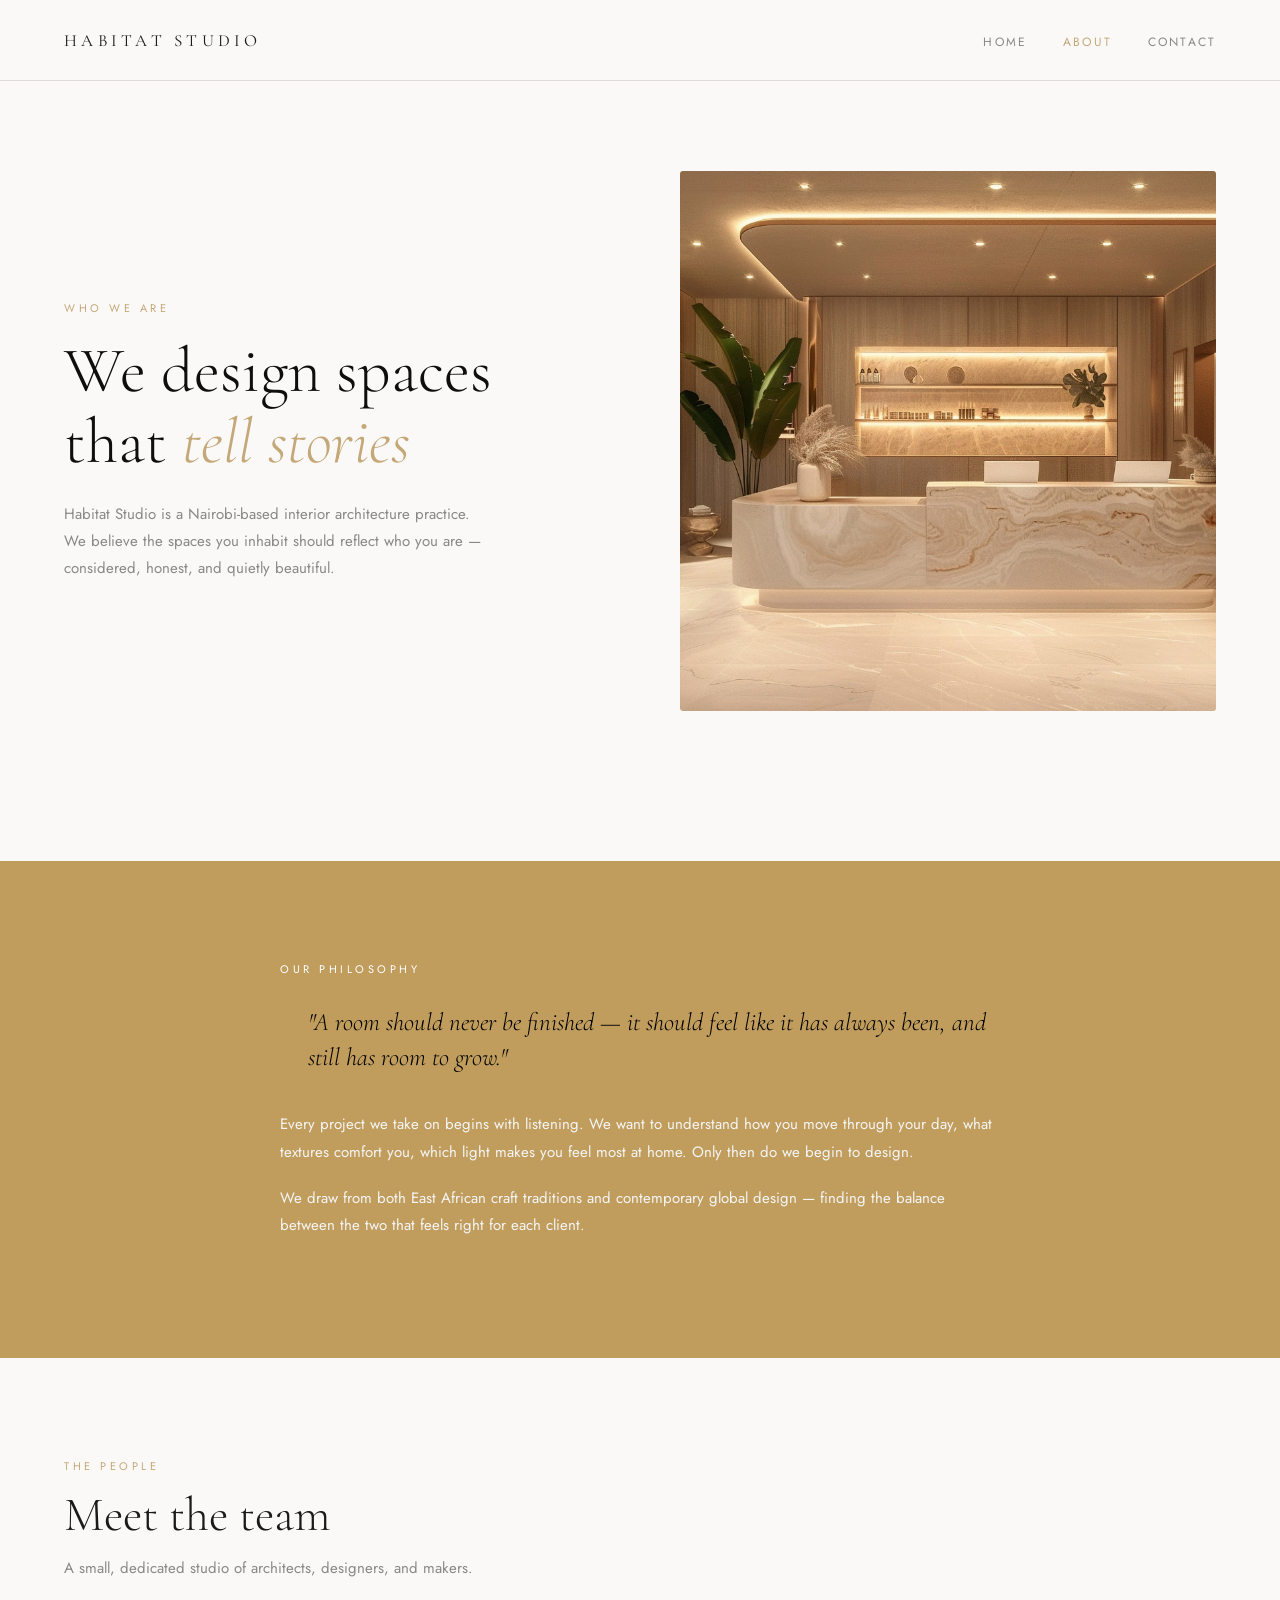
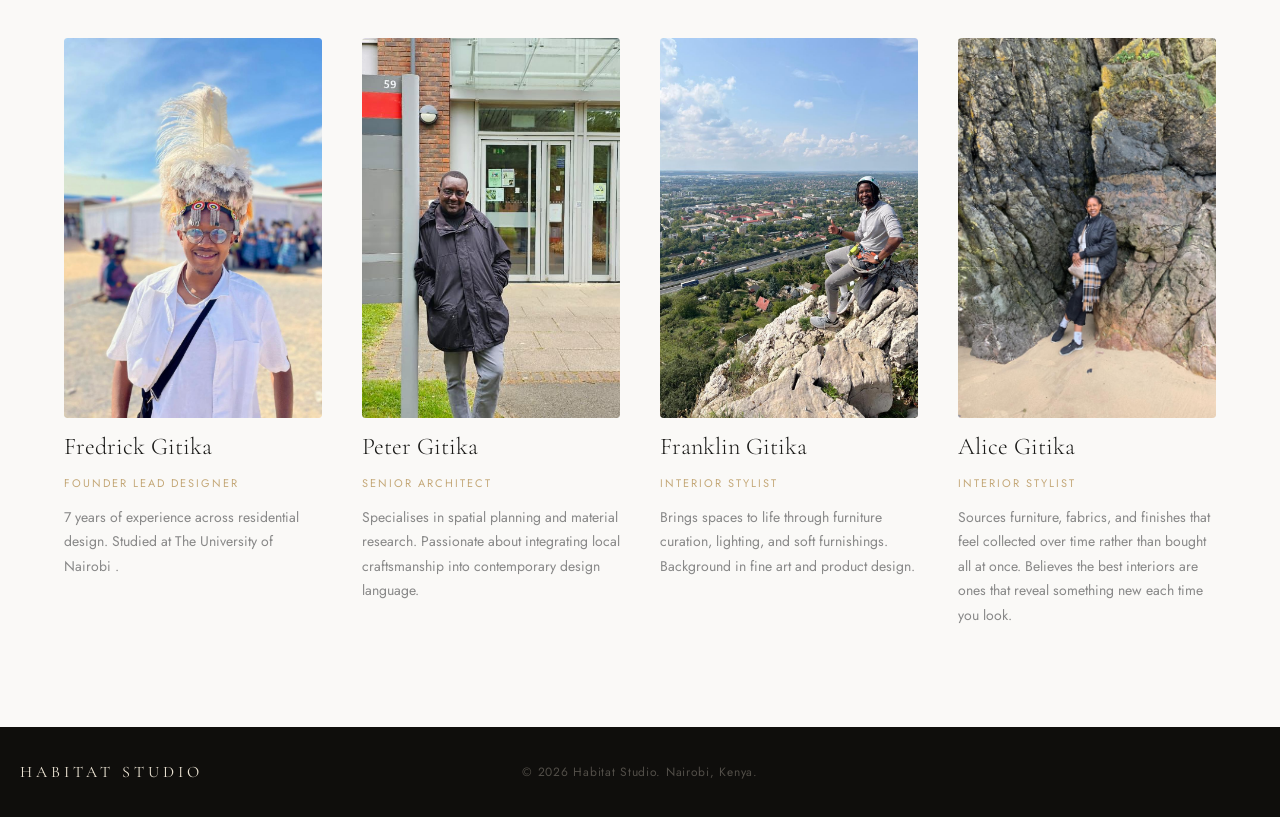
==== commit 879e3a96: "Refactor code structure and remove redundant code blocks" ====
--- a/about.html
+++ b/about.html
@@ -40,6 +40,7 @@
             <p class="philosophy-body">Every project we take on begins with listening. We want to understand how you move through your day, what textures comfort you, which light makes you feel most at home. Only then do we begin to design.</p>
             <p class="philosophy-body">We draw from both East African craft traditions and contemporary global design — finding the balance between the two that feels right for each client.</p>
     </section>
+    
      <!-- ── TEAM ── -->
     <section class="team-section">
         <div class="section-header">
@@ -73,7 +74,18 @@
                 <span class="team-role">Interior Stylist</span>
                 <p>Brings spaces to life through furniture curation, lighting, and soft furnishings. Background in fine art and product design.</p>
             </div>
+
+         <div class="team-card">
+                <div class="team-photo">
+                    <img src="./mom.jpeg" — Interior Stylist" />
+                </div>
+                <h3>Alice Gitika</h3>
+                <span class="team-role">Interior Stylist</span>
+                <p>Sources furniture, fabrics, and finishes that feel collected over time rather than bought all at once. Believes the best interiors are ones that reveal something new each time you look.</p>
+            </div>
         </div>
+        
+
     </section>
 
         <!-- ── FOOTER ── -->
--- a/about.css
+++ b/about.css
@@ -186,7 +186,7 @@
 
 .team-grid {
     display: grid;
-    grid-template-columns: repeat(3, 1fr);
+    grid-template-columns: repeat(4, 1fr);
     gap: 40px;
 }
 
@@ -204,6 +204,7 @@
     border-radius: 3px;
     background: #d0cdc8;
     transition: transform 0.4s ease;
+    cursor: pointer;
 }
 
 .team-photo {
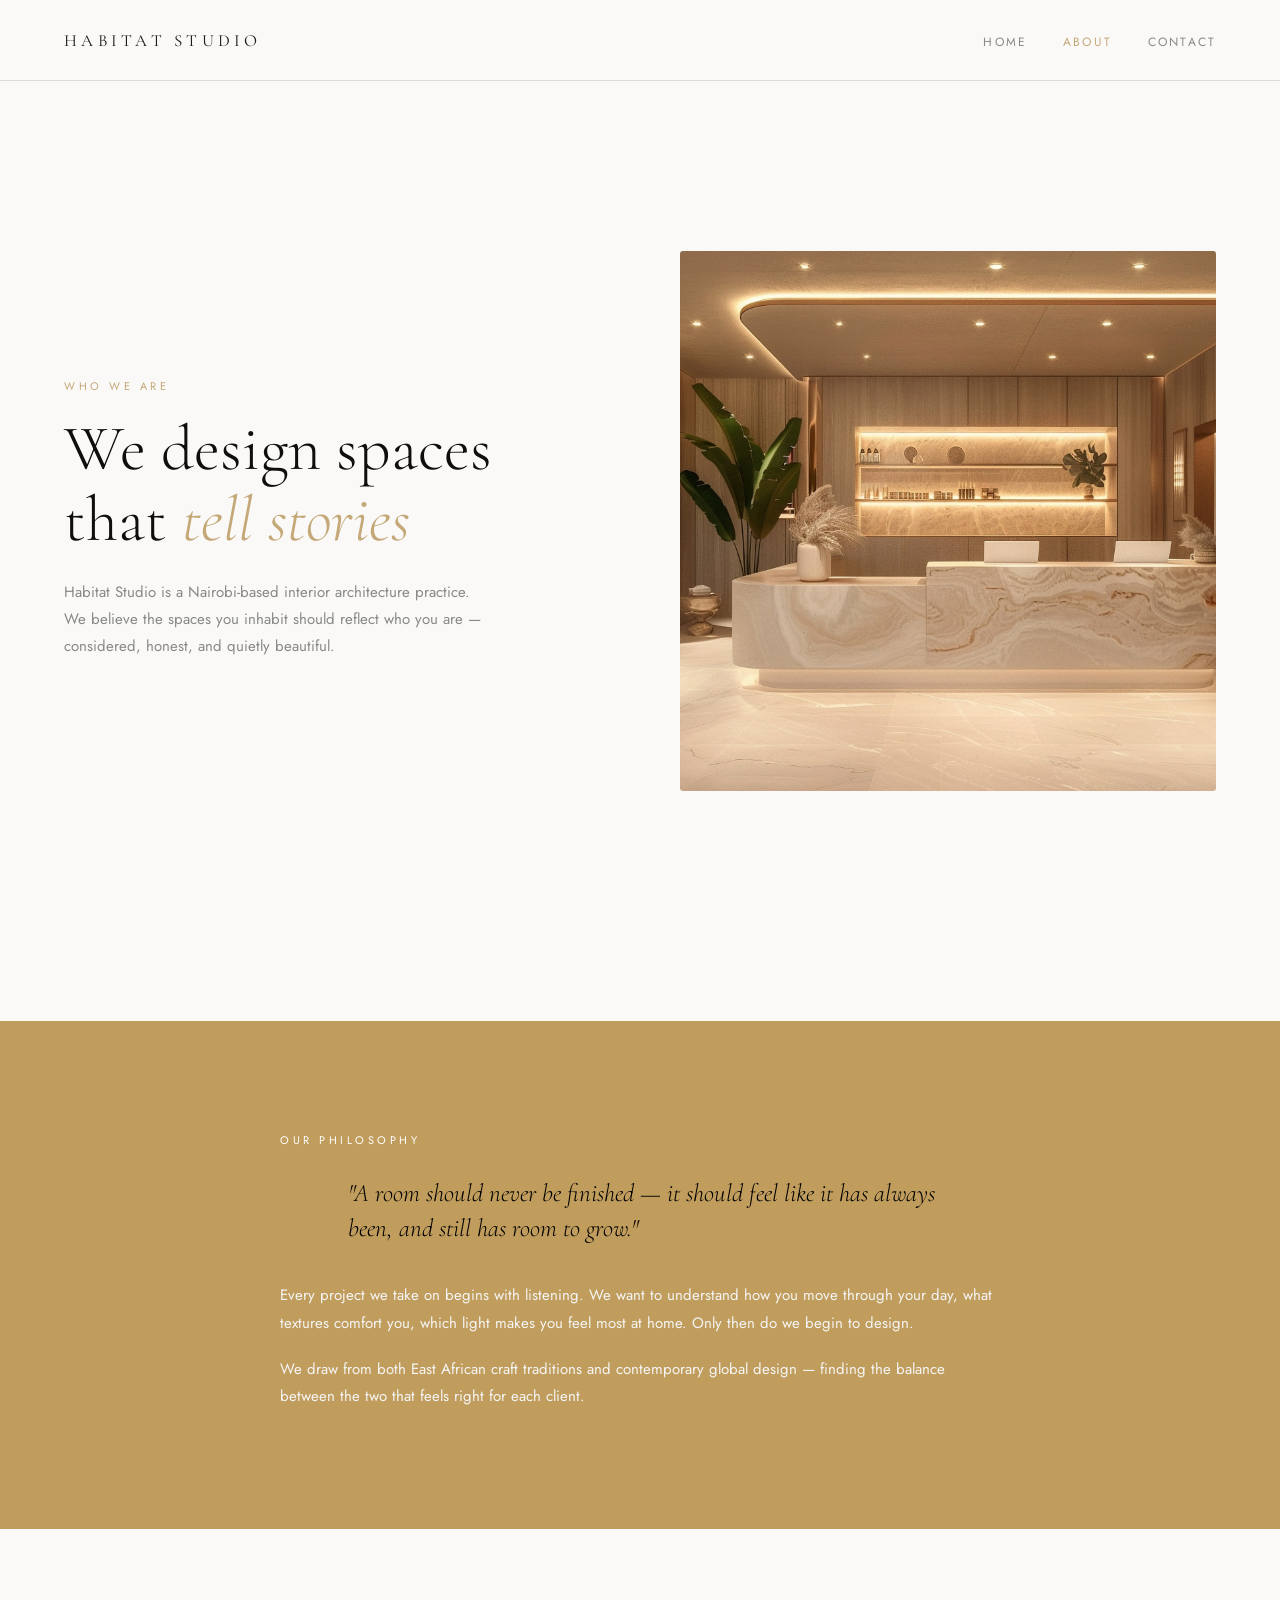
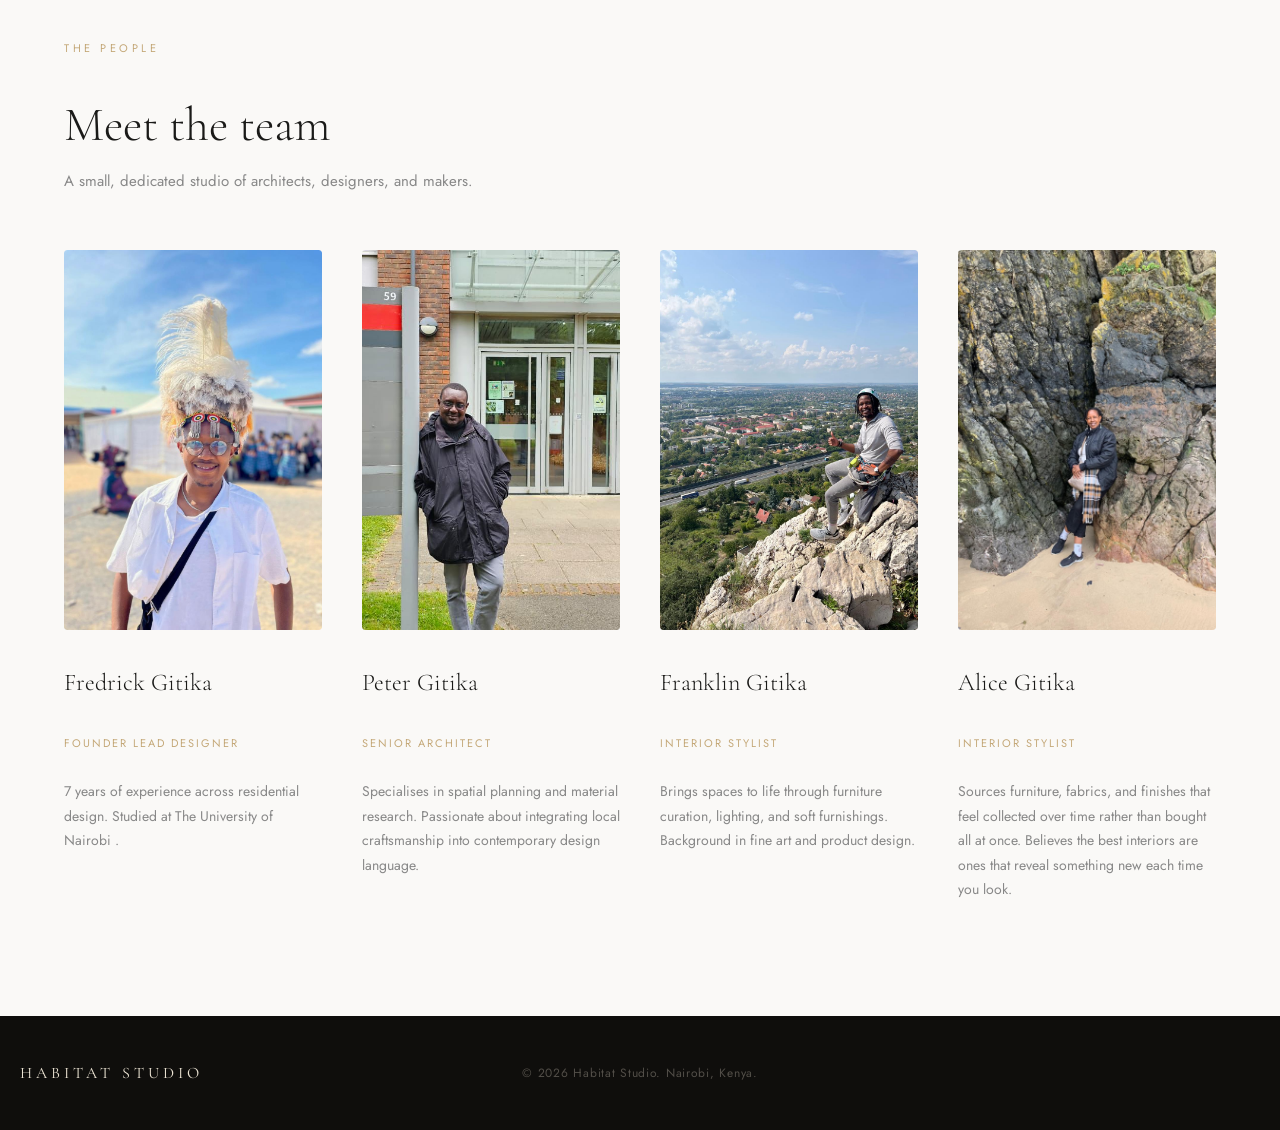
==== commit c9e7c4a4: "Refactor CSS styles for consistency, improve form validation message, and clean up HTML structure" ====
--- a/about.html
+++ b/about.html
@@ -93,9 +93,6 @@
         <div class="footer-logo">Habitat Studio</div>
         <p class="footer-wrd">© 2026 Habitat Studio. Nairobi, Kenya.</p>
     </footer>
-
-
-
-    
+      
 </body>
 </html>
--- a/styles.css
+++ b/styles.css
@@ -6,7 +6,7 @@
 }
 .hero {
   position: relative;
-  height: 100vh;
+  height: 100svh;
   overflow: hidden;
   display: flex;
   flex-direction: column;
@@ -46,7 +46,8 @@
   font-size: 20px;
   letter-spacing: 0.25em;
   text-transform: uppercase;
-  color: rgb(152, 103, 13)
+  color: rgb(152, 103, 13);
+  flex-shrink: 0;
 }
 
 .nav-links {
@@ -175,7 +176,7 @@
   margin-top: 4px;
 }
 
-/* Responsive */
+
 @media (max-width: 768px) {
   .nav, .hero-body, .hero-footer { padding-left: 28px; padding-right: 28px; }
   .nav-links { gap: 20px; }
@@ -204,7 +205,6 @@
     background: #faf9f7;
 }
 
-/* Pinterest masonry using CSS columns */
 .work-grid {
     columns: 3;
     column-gap: 16px;
@@ -369,6 +369,6 @@
     text-align: center;
     justify-content: center;
 }
-html {
+.html {
   scroll-behavior: smooth;
 }
--- a/about.css
+++ b/about.css
@@ -1,19 +1,14 @@
-
-    @import url('https://fonts.googleapis.com/css2?family=Cormorant+Garamond:ital,wght@0,300;1,300&family=Jost:wght@300;400;500&display=swap');
-
-* {
-    box-sizing: border-box;
-    margin: 0;
-    padding: 0;
-}
+ @import url('https://fonts.googleapis.com/css2?family=Cormorant+Garamond:ital,wght@0,300;1,300&family=Jost:wght@300;400;500&display=swap');
 
 body {
     font-family: 'Jost', sans-serif;
     background: #faf9f7;
     color: #1a1a18;
-}
-
-/* ── NAV (light version for interior pages) ── */
+    padding: 0;
+    margin: 0;
+    box-sizing: border-box;
+}
+
 .nav {
     display: flex;
     align-items: center;
